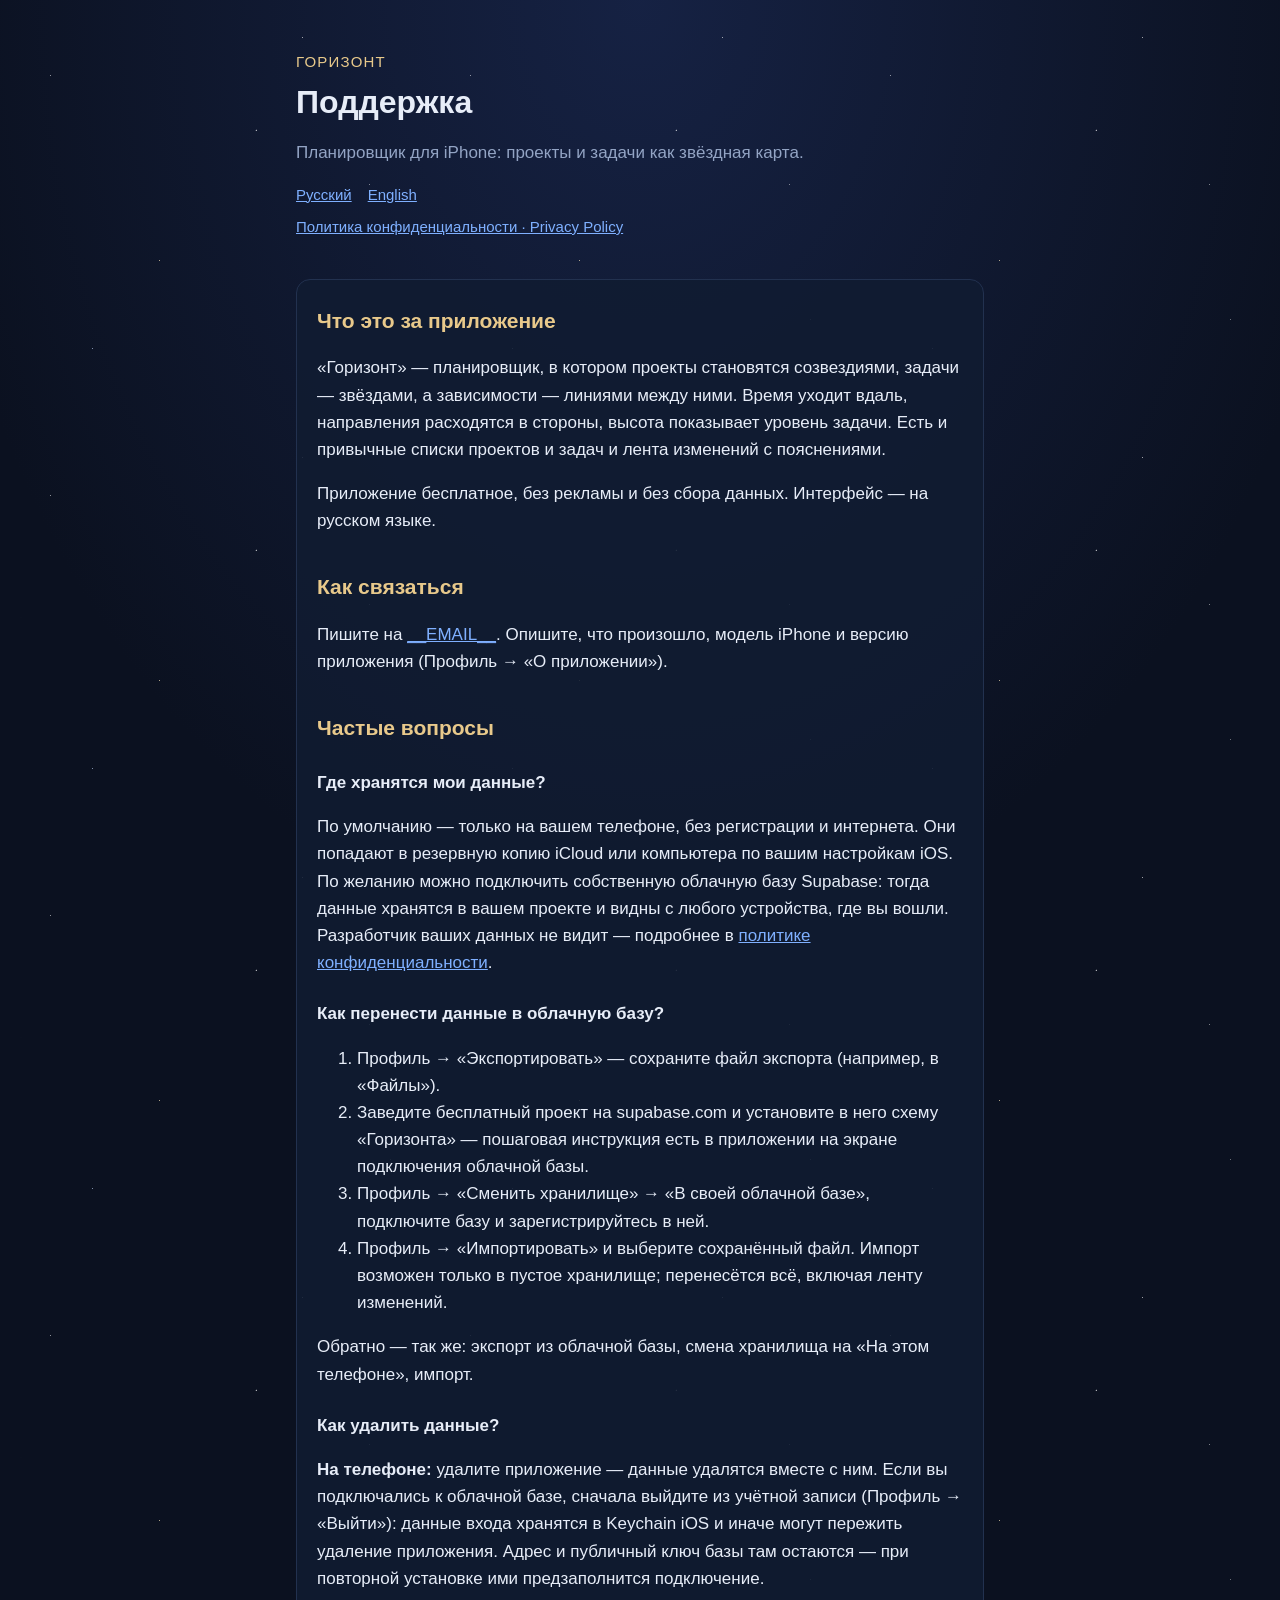
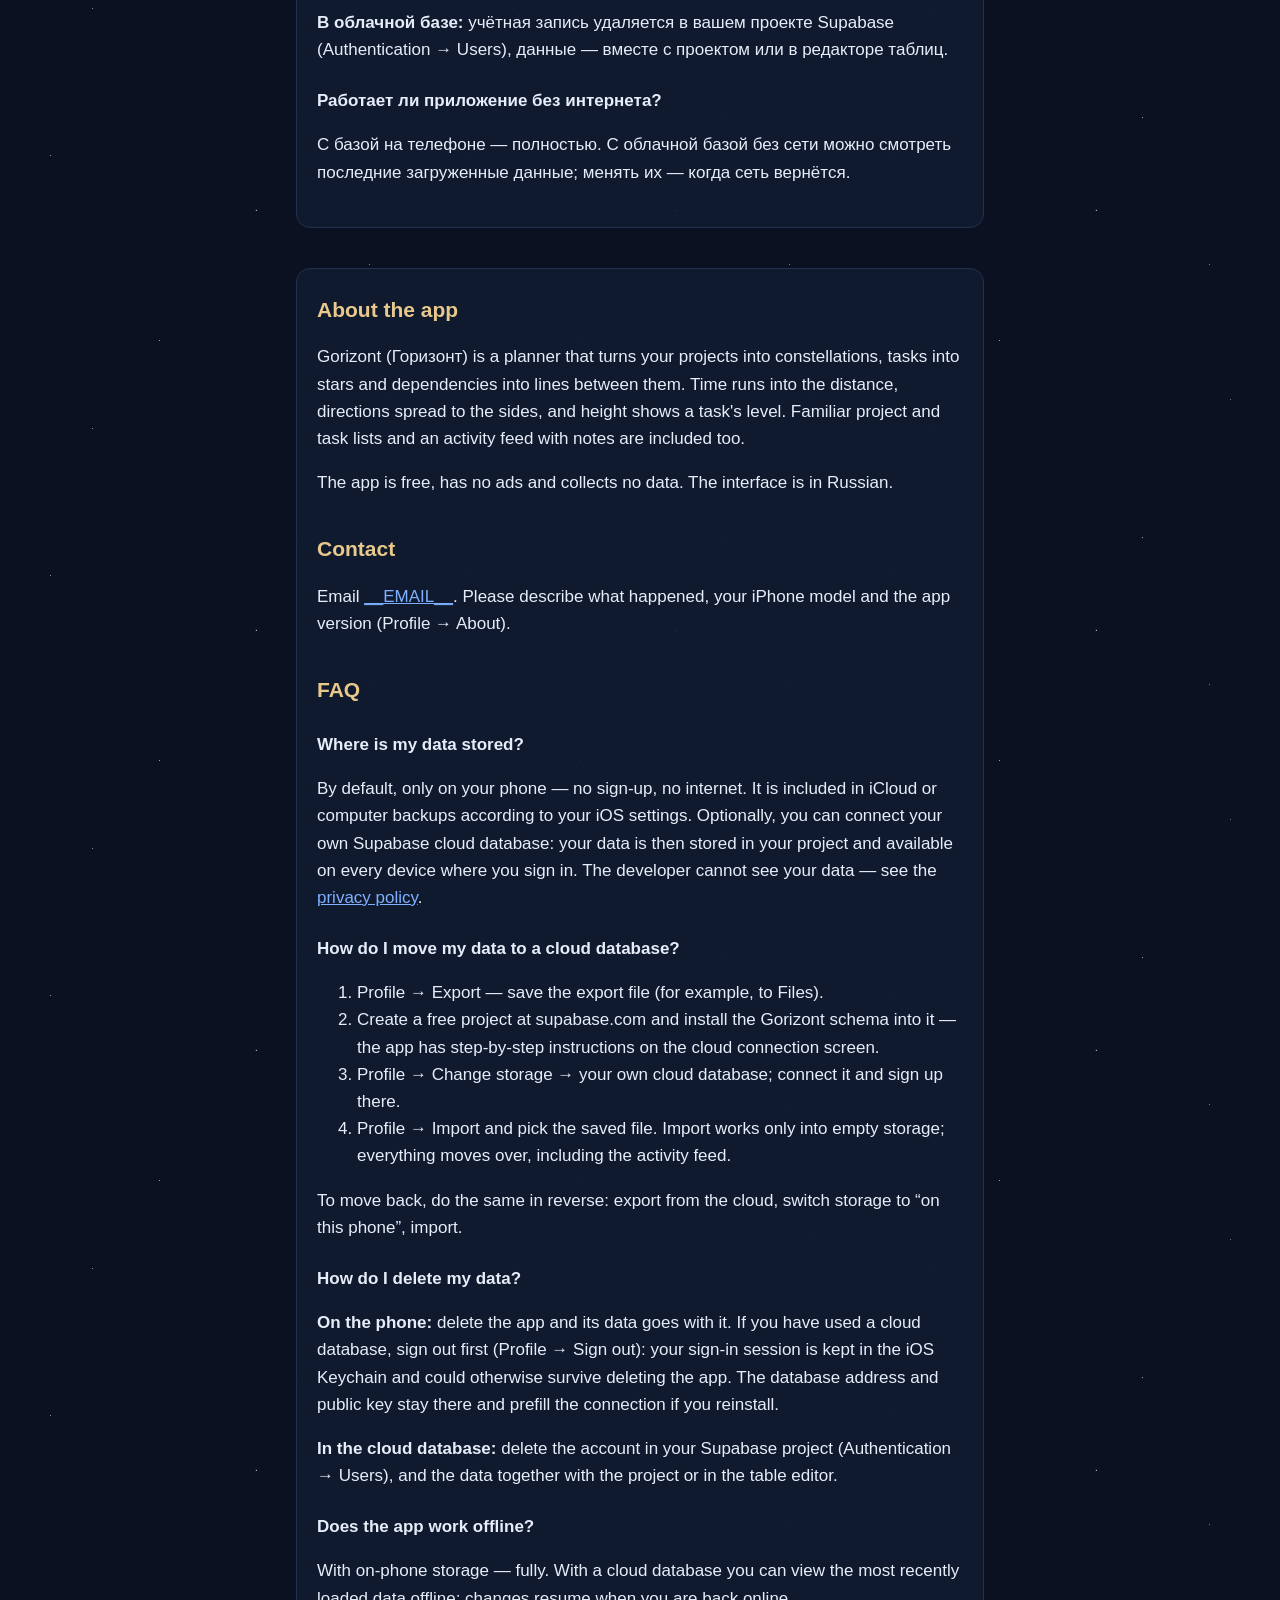
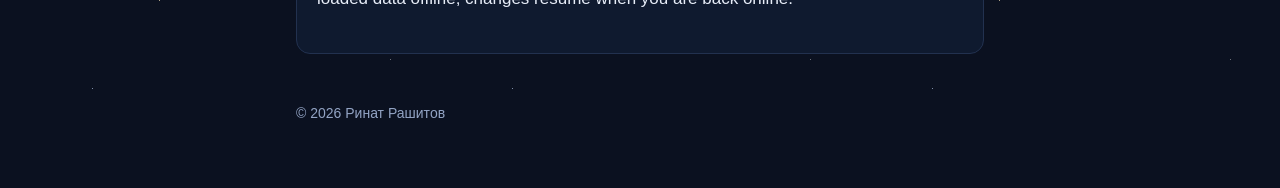
==== index.html @ cf4d8473 "Политика конфиденциальности и поддержка «Горизонта» (черновик до адреса поддержки)" ====
<!doctype html>
<html lang="ru">
<head>
<meta charset="utf-8">
<meta name="viewport" content="width=device-width, initial-scale=1">
<meta name="referrer" content="no-referrer">
<title>Горизонт — поддержка</title>
<link rel="stylesheet" href="style.css">
</head>
<body>
<main>
<header>
  <span class="brand">Горизонт</span>
  <h1>Поддержка</h1>
  <p class="muted">Планировщик для iPhone: проекты и задачи как звёздная карта.</p>
  <nav class="lang"><a href="#ru">Русский</a><a href="#en">English</a></nav>
  <nav class="pages"><a href="privacy/">Политика конфиденциальности · Privacy Policy</a></nav>
</header>

<section class="lang-block" id="ru" lang="ru">
<h2>Что это за приложение</h2>
<p>«Горизонт» — планировщик, в котором проекты становятся созвездиями, задачи — звёздами, а зависимости — линиями между ними. Время уходит вдаль, направления расходятся в стороны, высота показывает уровень задачи. Есть и привычные списки проектов и задач и лента изменений с пояснениями.</p>
<p>Приложение бесплатное, без рекламы и без сбора данных. Интерфейс — на русском языке.</p>

<h2>Как связаться</h2>
<p>Пишите на <a href="mailto:__EMAIL__">__EMAIL__</a>. Опишите, что произошло, модель iPhone и версию приложения (Профиль → «О приложении»).</p>

<h2>Частые вопросы</h2>

<h3>Где хранятся мои данные?</h3>
<p>По умолчанию — только на вашем телефоне, без регистрации и интернета. Они попадают в резервную копию iCloud или компьютера по вашим настройкам iOS. По желанию можно подключить собственную облачную базу Supabase: тогда данные хранятся в вашем проекте и видны с любого устройства, где вы вошли. Разработчик ваших данных не видит — подробнее в <a href="privacy/">политике конфиденциальности</a>.</p>

<h3>Как перенести данные в облачную базу?</h3>
<ol>
  <li>Профиль → «Экспортировать» — сохраните файл экспорта (например, в «Файлы»).</li>
  <li>Заведите бесплатный проект на supabase.com и установите в него схему «Горизонта» — пошаговая инструкция есть в приложении на экране подключения облачной базы.</li>
  <li>Профиль → «Сменить хранилище» → «В своей облачной базе», подключите базу и зарегистрируйтесь в ней.</li>
  <li>Профиль → «Импортировать» и выберите сохранённый файл. Импорт возможен только в пустое хранилище; перенесётся всё, включая ленту изменений.</li>
</ol>
<p>Обратно — так же: экспорт из облачной базы, смена хранилища на «На этом телефоне», импорт.</p>

<h3>Как удалить данные?</h3>
<p><strong>На телефоне:</strong> удалите приложение — данные удалятся вместе с ним. Если вы подключались к облачной базе, сначала выйдите из учётной записи (Профиль → «Выйти»): данные входа хранятся в Keychain iOS и иначе могут пережить удаление приложения. Адрес и публичный ключ базы там остаются — при повторной установке ими предзаполнится подключение.</p>
<p><strong>В облачной базе:</strong> учётная запись удаляется в вашем проекте Supabase (Authentication → Users), данные — вместе с проектом или в редакторе таблиц.</p>

<h3>Работает ли приложение без интернета?</h3>
<p>С базой на телефоне — полностью. С облачной базой без сети можно смотреть последние загруженные данные; менять их — когда сеть вернётся.</p>
</section>

<section class="lang-block" id="en" lang="en">
<h2>About the app</h2>
<p>Gorizont (Горизонт) is a planner that turns your projects into constellations, tasks into stars and dependencies into lines between them. Time runs into the distance, directions spread to the sides, and height shows a task's level. Familiar project and task lists and an activity feed with notes are included too.</p>
<p>The app is free, has no ads and collects no data. The interface is in Russian.</p>

<h2>Contact</h2>
<p>Email <a href="mailto:__EMAIL__">__EMAIL__</a>. Please describe what happened, your iPhone model and the app version (Profile → About).</p>

<h2>FAQ</h2>

<h3>Where is my data stored?</h3>
<p>By default, only on your phone — no sign-up, no internet. It is included in iCloud or computer backups according to your iOS settings. Optionally, you can connect your own Supabase cloud database: your data is then stored in your project and available on every device where you sign in. The developer cannot see your data — see the <a href="privacy/#en">privacy policy</a>.</p>

<h3>How do I move my data to a cloud database?</h3>
<ol>
  <li>Profile → Export — save the export file (for example, to Files).</li>
  <li>Create a free project at supabase.com and install the Gorizont schema into it — the app has step-by-step instructions on the cloud connection screen.</li>
  <li>Profile → Change storage → your own cloud database; connect it and sign up there.</li>
  <li>Profile → Import and pick the saved file. Import works only into empty storage; everything moves over, including the activity feed.</li>
</ol>
<p>To move back, do the same in reverse: export from the cloud, switch storage to “on this phone”, import.</p>

<h3>How do I delete my data?</h3>
<p><strong>On the phone:</strong> delete the app and its data goes with it. If you have used a cloud database, sign out first (Profile → Sign out): your sign-in session is kept in the iOS Keychain and could otherwise survive deleting the app. The database address and public key stay there and prefill the connection if you reinstall.</p>
<p><strong>In the cloud database:</strong> delete the account in your Supabase project (Authentication → Users), and the data together with the project or in the table editor.</p>

<h3>Does the app work offline?</h3>
<p>With on-phone storage — fully. With a cloud database you can view the most recently loaded data offline; changes resume when you are back online.</p>
</section>

<footer>© 2026 Ринат Рашитов</footer>
</main>
</body>
</html>
---- style.css ----
/* «Горизонт» — политика и поддержка. Без скриптов, трекеров и внешних шрифтов. */
:root {
  --bg: #0b1120;
  --surface: #111c31;
  --border: #22314f;
  --text: #e7edf8;
  --muted: #93a4c4;
  --gold: #e8c98b;
  --accent: #7fb0ff;
  color-scheme: dark;
}

* {
  box-sizing: border-box;
}

html {
  background: var(--bg);
}

body {
  margin: 0;
  min-height: 100vh;
  color: var(--text);
  font: 17px/1.6 -apple-system, BlinkMacSystemFont, 'Segoe UI', Roboto, 'Helvetica Neue', Arial,
    sans-serif;
  background-color: var(--bg);
  /* звёзды: несколько слоёв точек, без картинок */
  background-image:
    radial-gradient(1px 1px at 12% 18%, #fff8 50%, transparent 51%),
    radial-gradient(1px 1px at 72% 9%, #fff9 50%, transparent 51%),
    radial-gradient(1.5px 1.5px at 38% 62%, #ffe9b8aa 50%, transparent 51%),
    radial-gradient(1px 1px at 88% 44%, #fff7 50%, transparent 51%),
    radial-gradient(1px 1px at 22% 83%, #cfe0ff99 50%, transparent 51%),
    radial-gradient(1.5px 1.5px at 61% 31%, #fffa 50%, transparent 51%),
    radial-gradient(1px 1px at 93% 76%, #fff6 50%, transparent 51%),
    radial-gradient(1px 1px at 5% 47%, #fff6 50%, transparent 51%),
    radial-gradient(ellipse 80% 40% at 50% 0%, #1b2a55aa, transparent 70%);
  background-size: 420px 420px, 420px 420px, 420px 420px, 420px 420px, 420px 420px, 420px 420px,
    420px 420px, 420px 420px, 100% 100%;
  background-repeat: repeat, repeat, repeat, repeat, repeat, repeat, repeat, repeat, no-repeat;
}

main {
  max-width: 720px;
  margin: 0 auto;
  padding: 48px 16px 64px;
}

header {
  margin-bottom: 32px;
}

.brand {
  color: var(--gold);
  font-size: 15px;
  letter-spacing: 0.08em;
  text-transform: uppercase;
  text-decoration: none;
}

h1 {
  margin: 8px 0 4px;
  font-size: 32px;
  line-height: 1.2;
  font-weight: 650;
}

h2 {
  margin: 36px 0 8px;
  font-size: 21px;
  color: var(--gold);
  font-weight: 600;
}

h3 {
  margin: 24px 0 4px;
  font-size: 17px;
}

p,
li {
  color: var(--text);
}

.muted {
  color: var(--muted);
}

a {
  color: var(--accent);
}

nav.lang {
  display: flex;
  gap: 16px;
  margin-top: 12px;
  font-size: 15px;
}

nav.pages {
  display: flex;
  flex-wrap: wrap;
  gap: 8px 20px;
  margin-top: 8px;
  font-size: 15px;
}

section.lang-block {
  margin-top: 40px;
  padding: 24px 20px;
  background: color-mix(in srgb, var(--surface) 88%, transparent);
  border: 1px solid var(--border);
  border-radius: 14px;
}

section.lang-block > h2:first-child {
  margin-top: 0;
}

footer {
  margin-top: 48px;
  color: var(--muted);
  font-size: 14px;
}
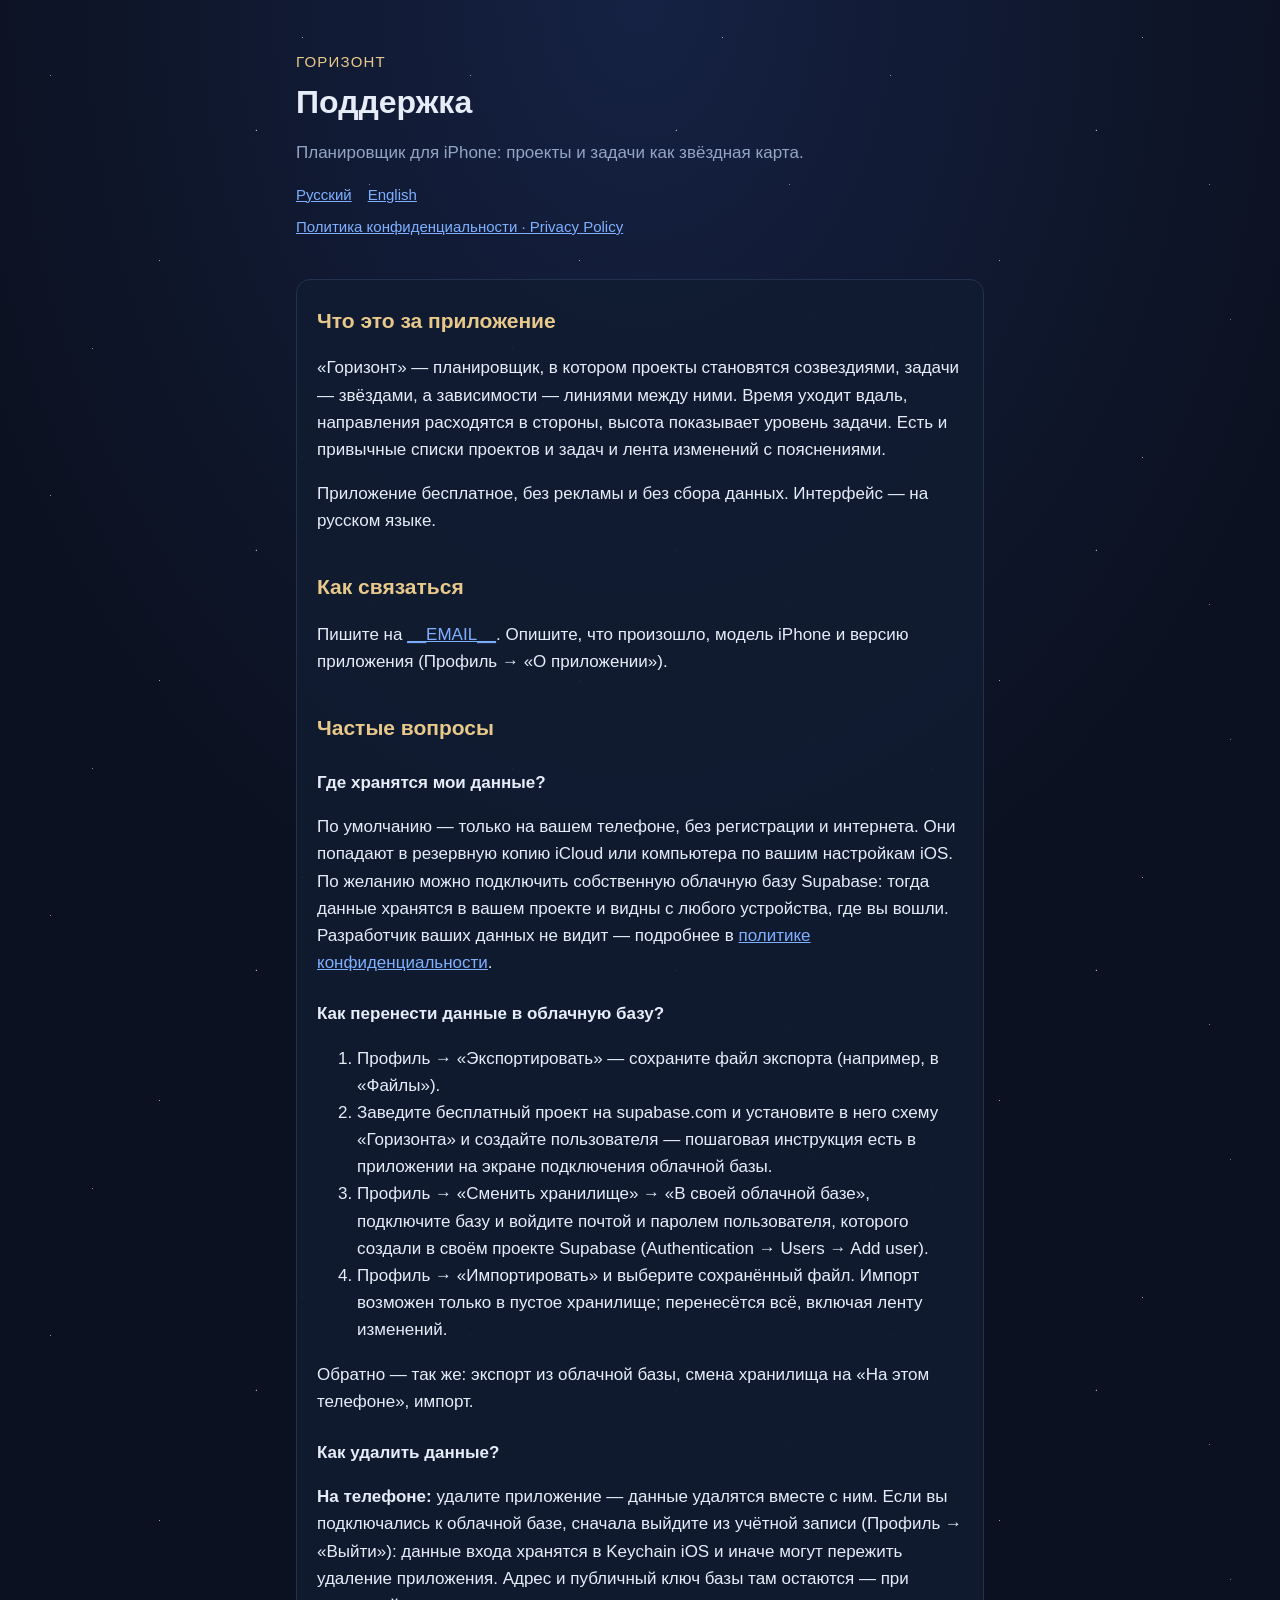
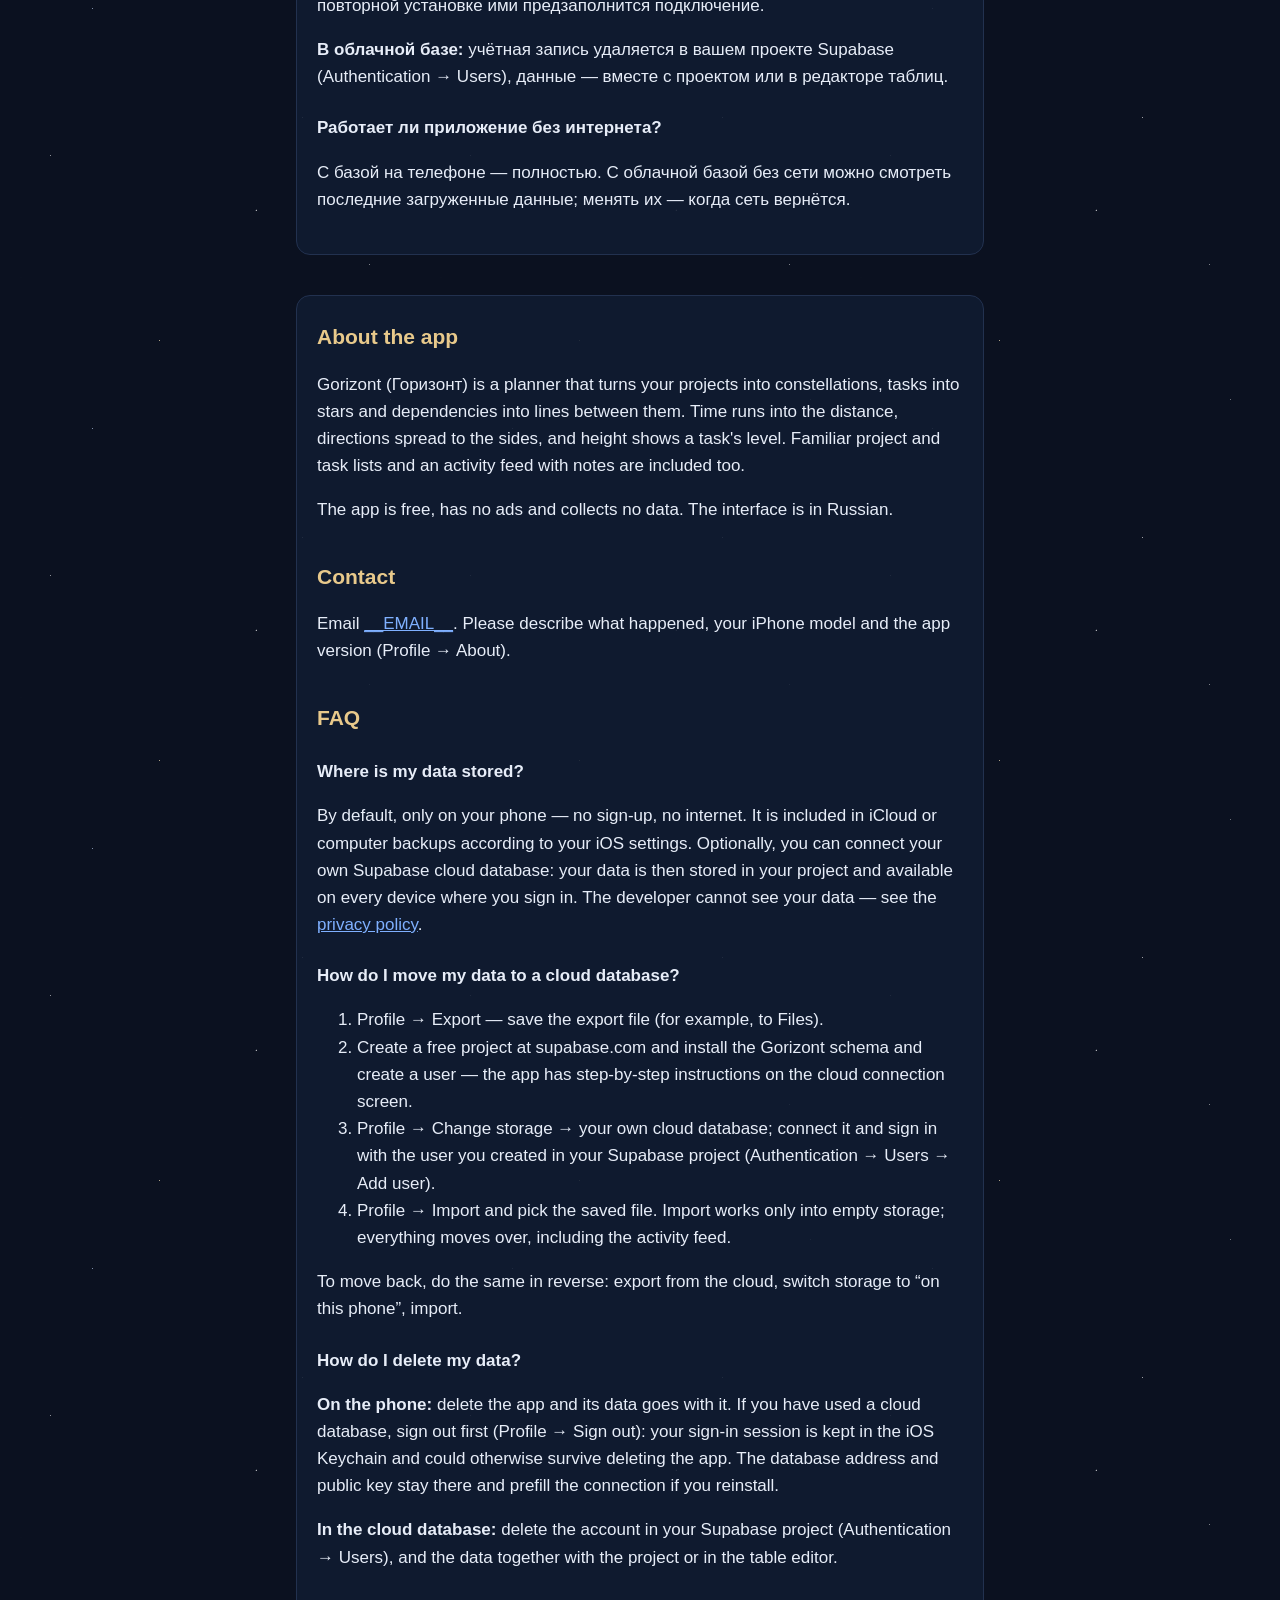
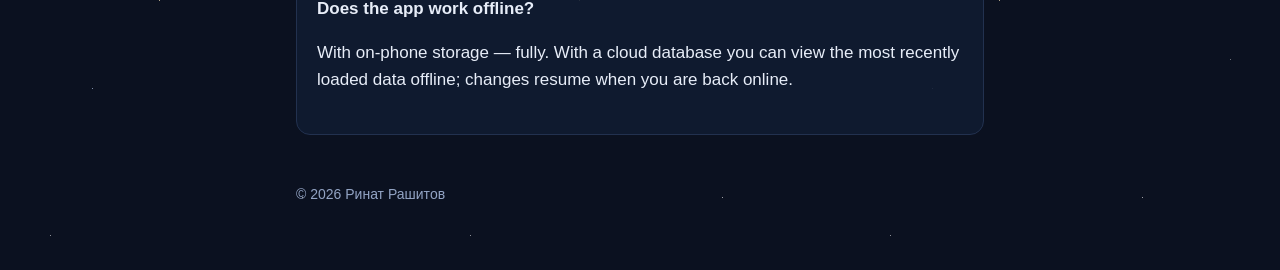
==== commit c6ed0a00: "Только вход в собственный проект Supabase: приложение учётных записей не создаёт" ====
--- a/index.html
+++ b/index.html
@@ -33,8 +33,8 @@
 <h3>Как перенести данные в облачную базу?</h3>
 <ol>
   <li>Профиль → «Экспортировать» — сохраните файл экспорта (например, в «Файлы»).</li>
-  <li>Заведите бесплатный проект на supabase.com и установите в него схему «Горизонта» — пошаговая инструкция есть в приложении на экране подключения облачной базы.</li>
-  <li>Профиль → «Сменить хранилище» → «В своей облачной базе», подключите базу и зарегистрируйтесь в ней.</li>
+  <li>Заведите бесплатный проект на supabase.com и установите в него схему «Горизонта» и создайте пользователя — пошаговая инструкция есть в приложении на экране подключения облачной базы.</li>
+  <li>Профиль → «Сменить хранилище» → «В своей облачной базе», подключите базу и войдите почтой и паролем пользователя, которого создали в своём проекте Supabase (Authentication → Users → Add user).</li>
   <li>Профиль → «Импортировать» и выберите сохранённый файл. Импорт возможен только в пустое хранилище; перенесётся всё, включая ленту изменений.</li>
 </ol>
 <p>Обратно — так же: экспорт из облачной базы, смена хранилища на «На этом телефоне», импорт.</p>
@@ -63,8 +63,8 @@
 <h3>How do I move my data to a cloud database?</h3>
 <ol>
   <li>Profile → Export — save the export file (for example, to Files).</li>
-  <li>Create a free project at supabase.com and install the Gorizont schema into it — the app has step-by-step instructions on the cloud connection screen.</li>
-  <li>Profile → Change storage → your own cloud database; connect it and sign up there.</li>
+  <li>Create a free project at supabase.com and install the Gorizont schema and create a user — the app has step-by-step instructions on the cloud connection screen.</li>
+  <li>Profile → Change storage → your own cloud database; connect it and sign in with the user you created in your Supabase project (Authentication → Users → Add user).</li>
   <li>Profile → Import and pick the saved file. Import works only into empty storage; everything moves over, including the activity feed.</li>
 </ol>
 <p>To move back, do the same in reverse: export from the cloud, switch storage to “on this phone”, import.</p>
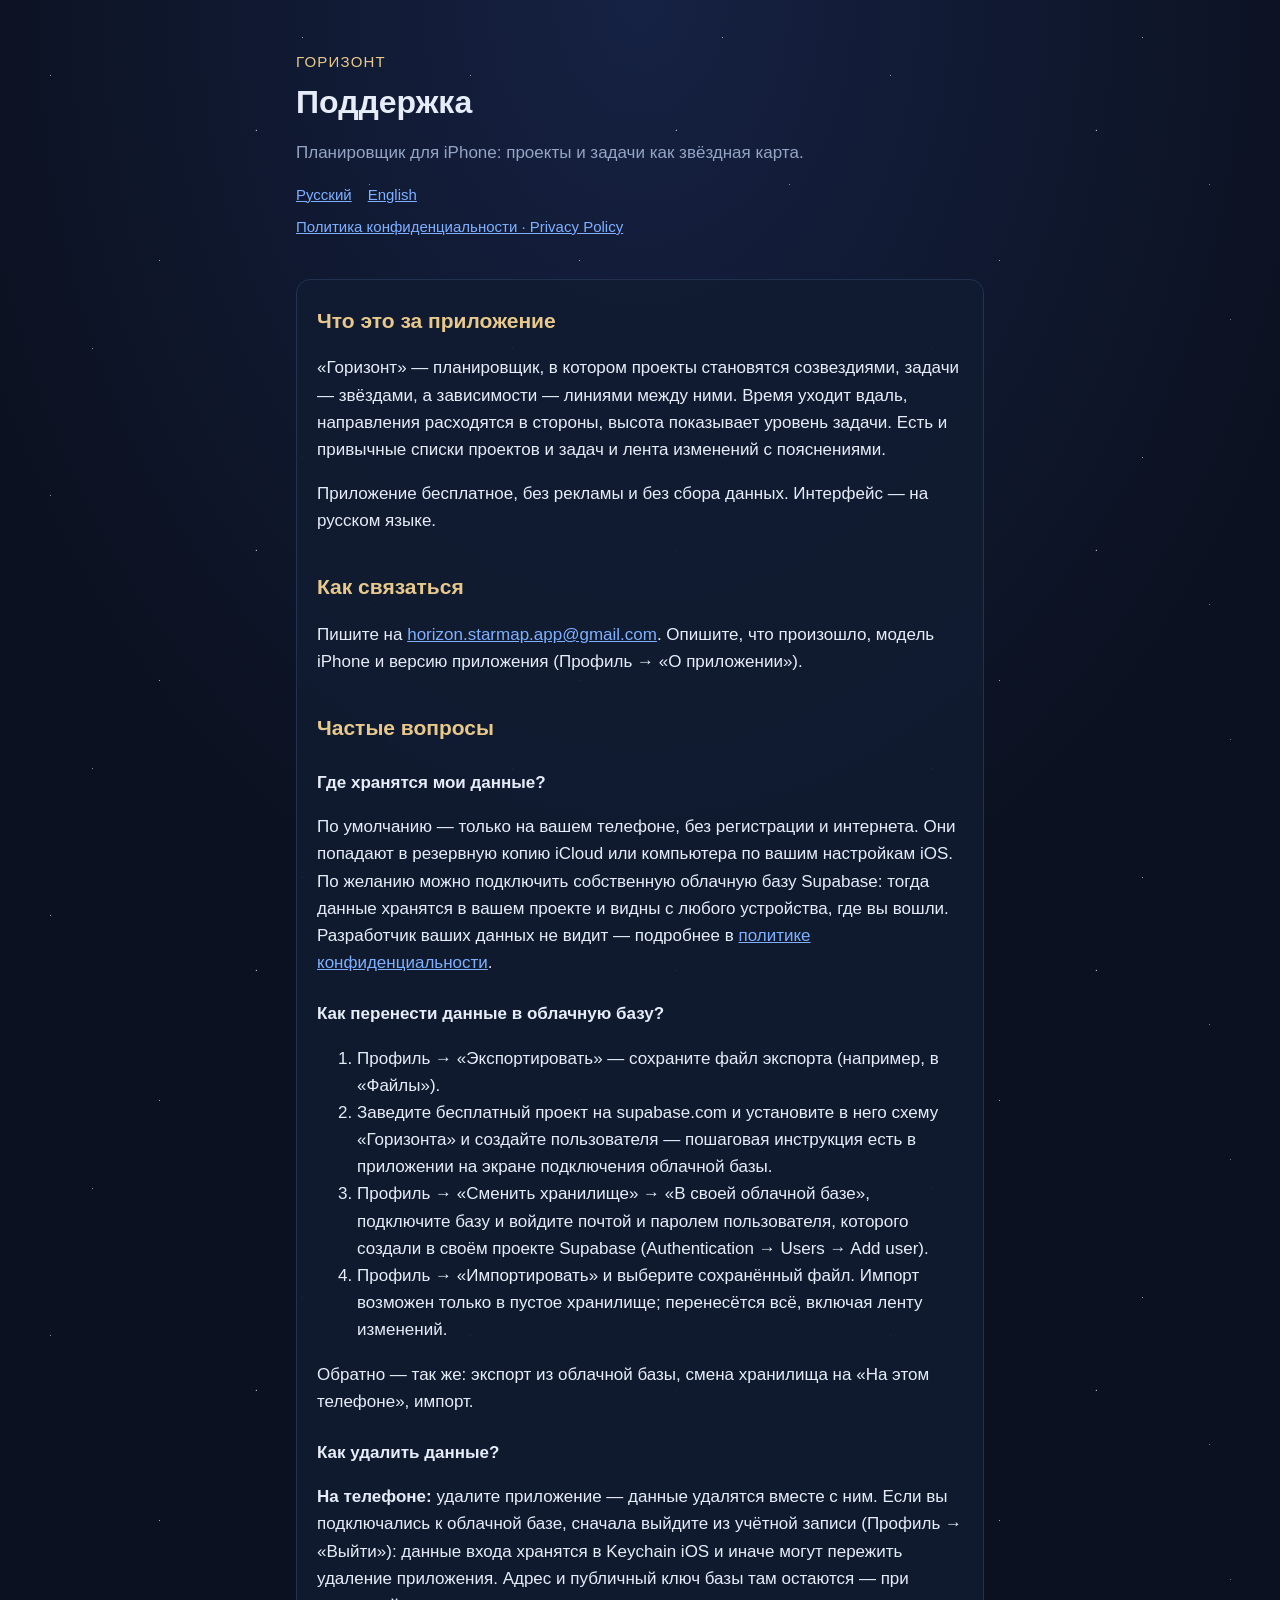
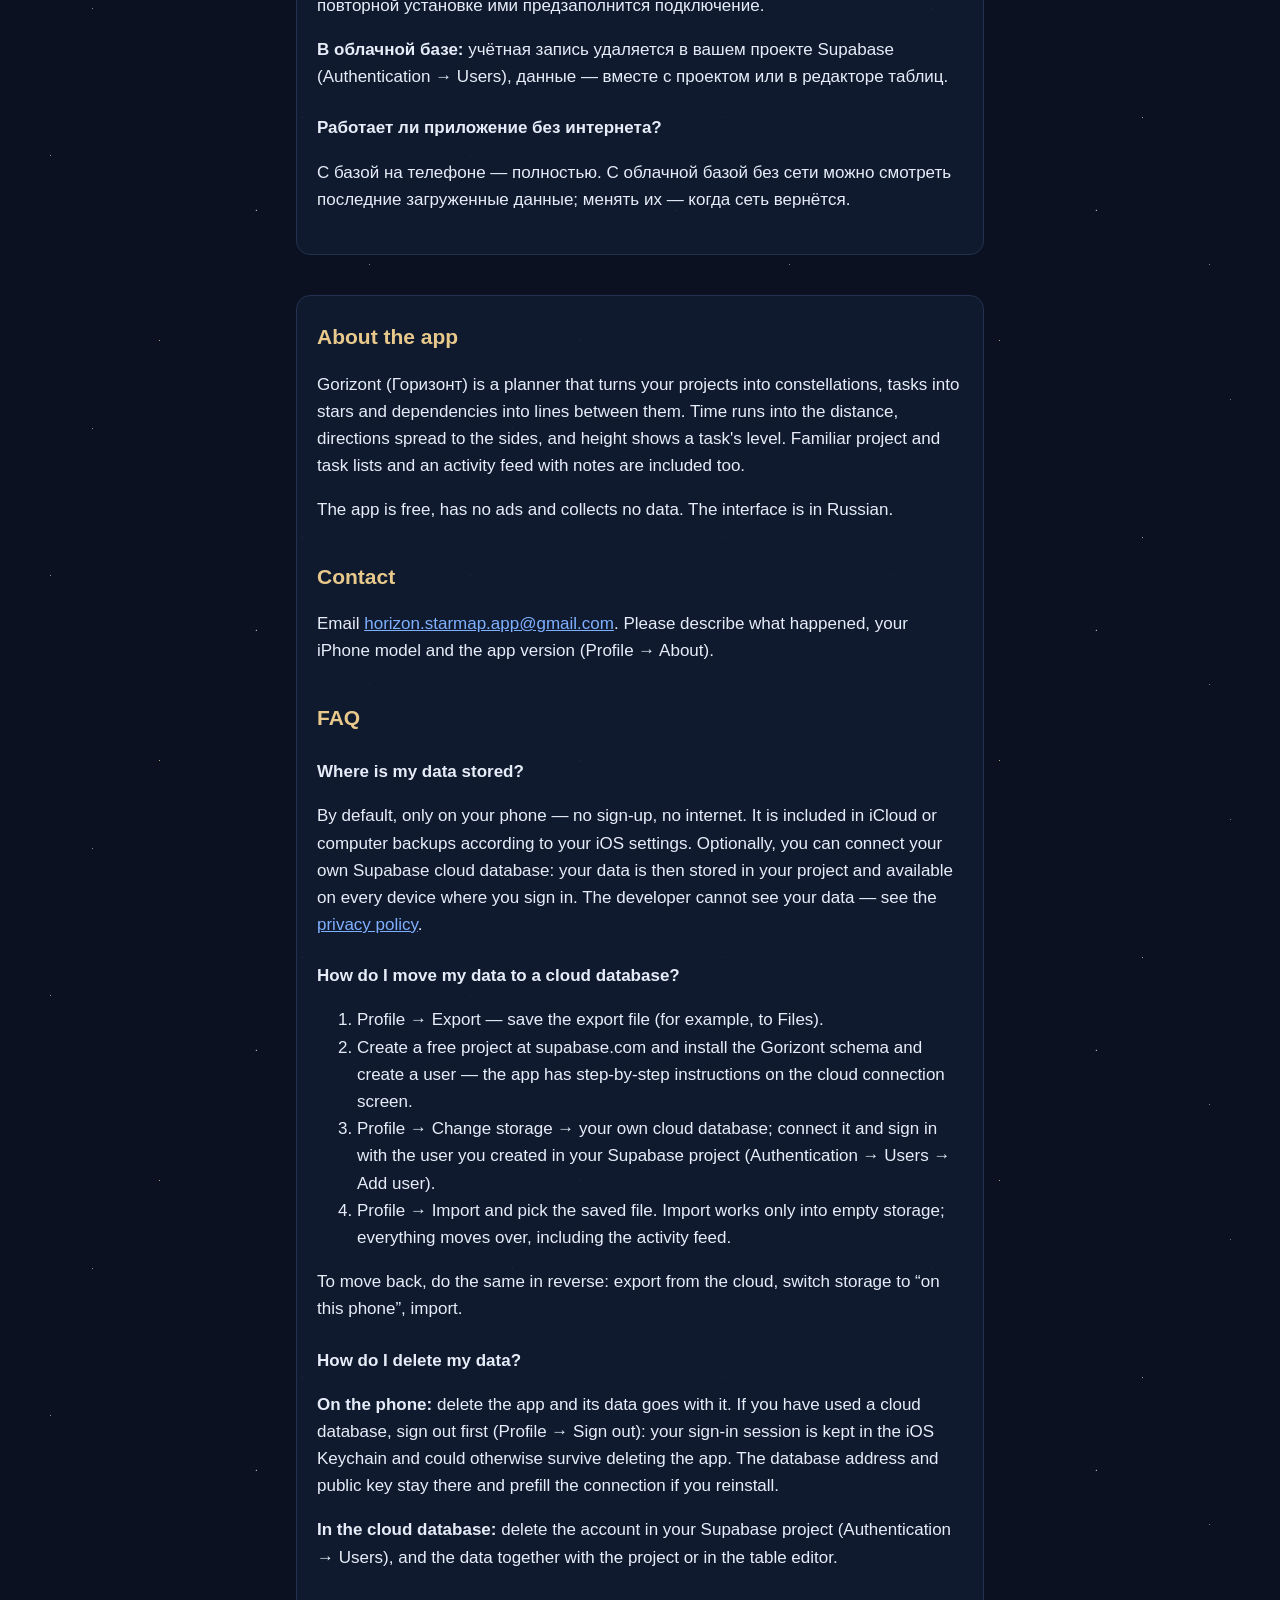
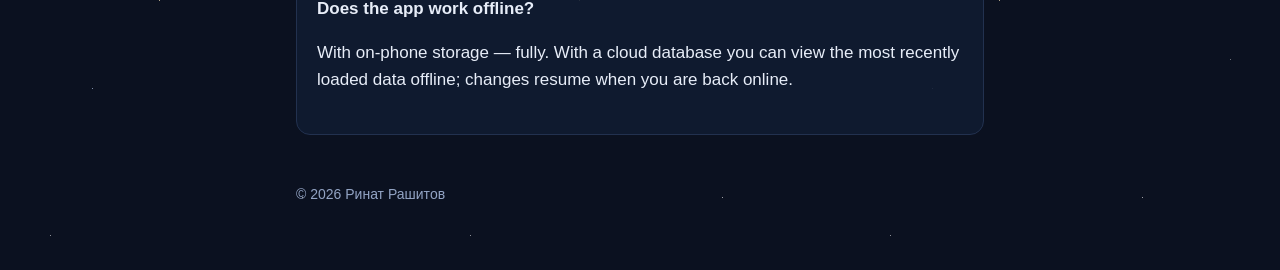
==== commit ebf0b77c: "Адрес поддержки и дата редакции политики (11 октября 2026)" ====
--- a/index.html
+++ b/index.html
@@ -23,7 +23,7 @@
 <p>Приложение бесплатное, без рекламы и без сбора данных. Интерфейс — на русском языке.</p>
 
 <h2>Как связаться</h2>
-<p>Пишите на <a href="mailto:__EMAIL__">__EMAIL__</a>. Опишите, что произошло, модель iPhone и версию приложения (Профиль → «О приложении»).</p>
+<p>Пишите на <a href="mailto:horizon.starmap.app@gmail.com">horizon.starmap.app@gmail.com</a>. Опишите, что произошло, модель iPhone и версию приложения (Профиль → «О приложении»).</p>
 
 <h2>Частые вопросы</h2>
 
@@ -53,7 +53,7 @@
 <p>The app is free, has no ads and collects no data. The interface is in Russian.</p>
 
 <h2>Contact</h2>
-<p>Email <a href="mailto:__EMAIL__">__EMAIL__</a>. Please describe what happened, your iPhone model and the app version (Profile → About).</p>
+<p>Email <a href="mailto:horizon.starmap.app@gmail.com">horizon.starmap.app@gmail.com</a>. Please describe what happened, your iPhone model and the app version (Profile → About).</p>
 
 <h2>FAQ</h2>
 
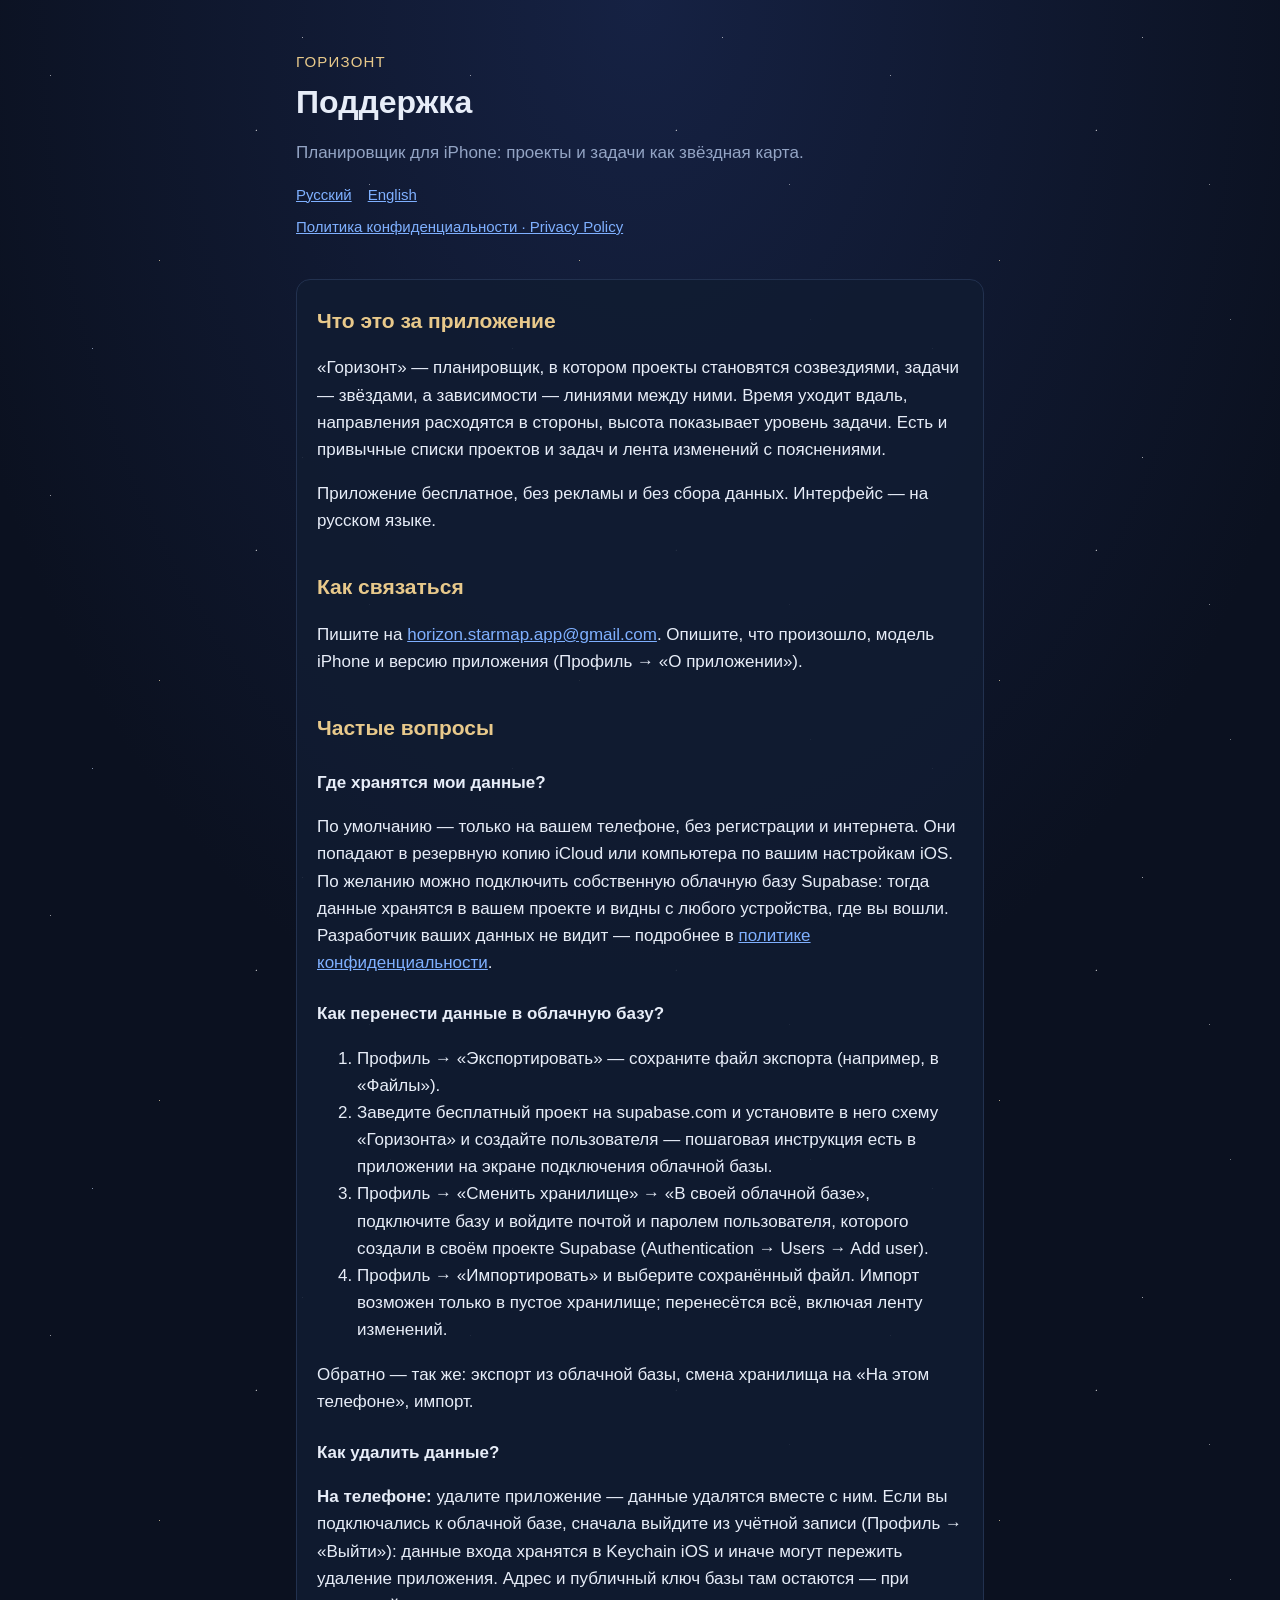
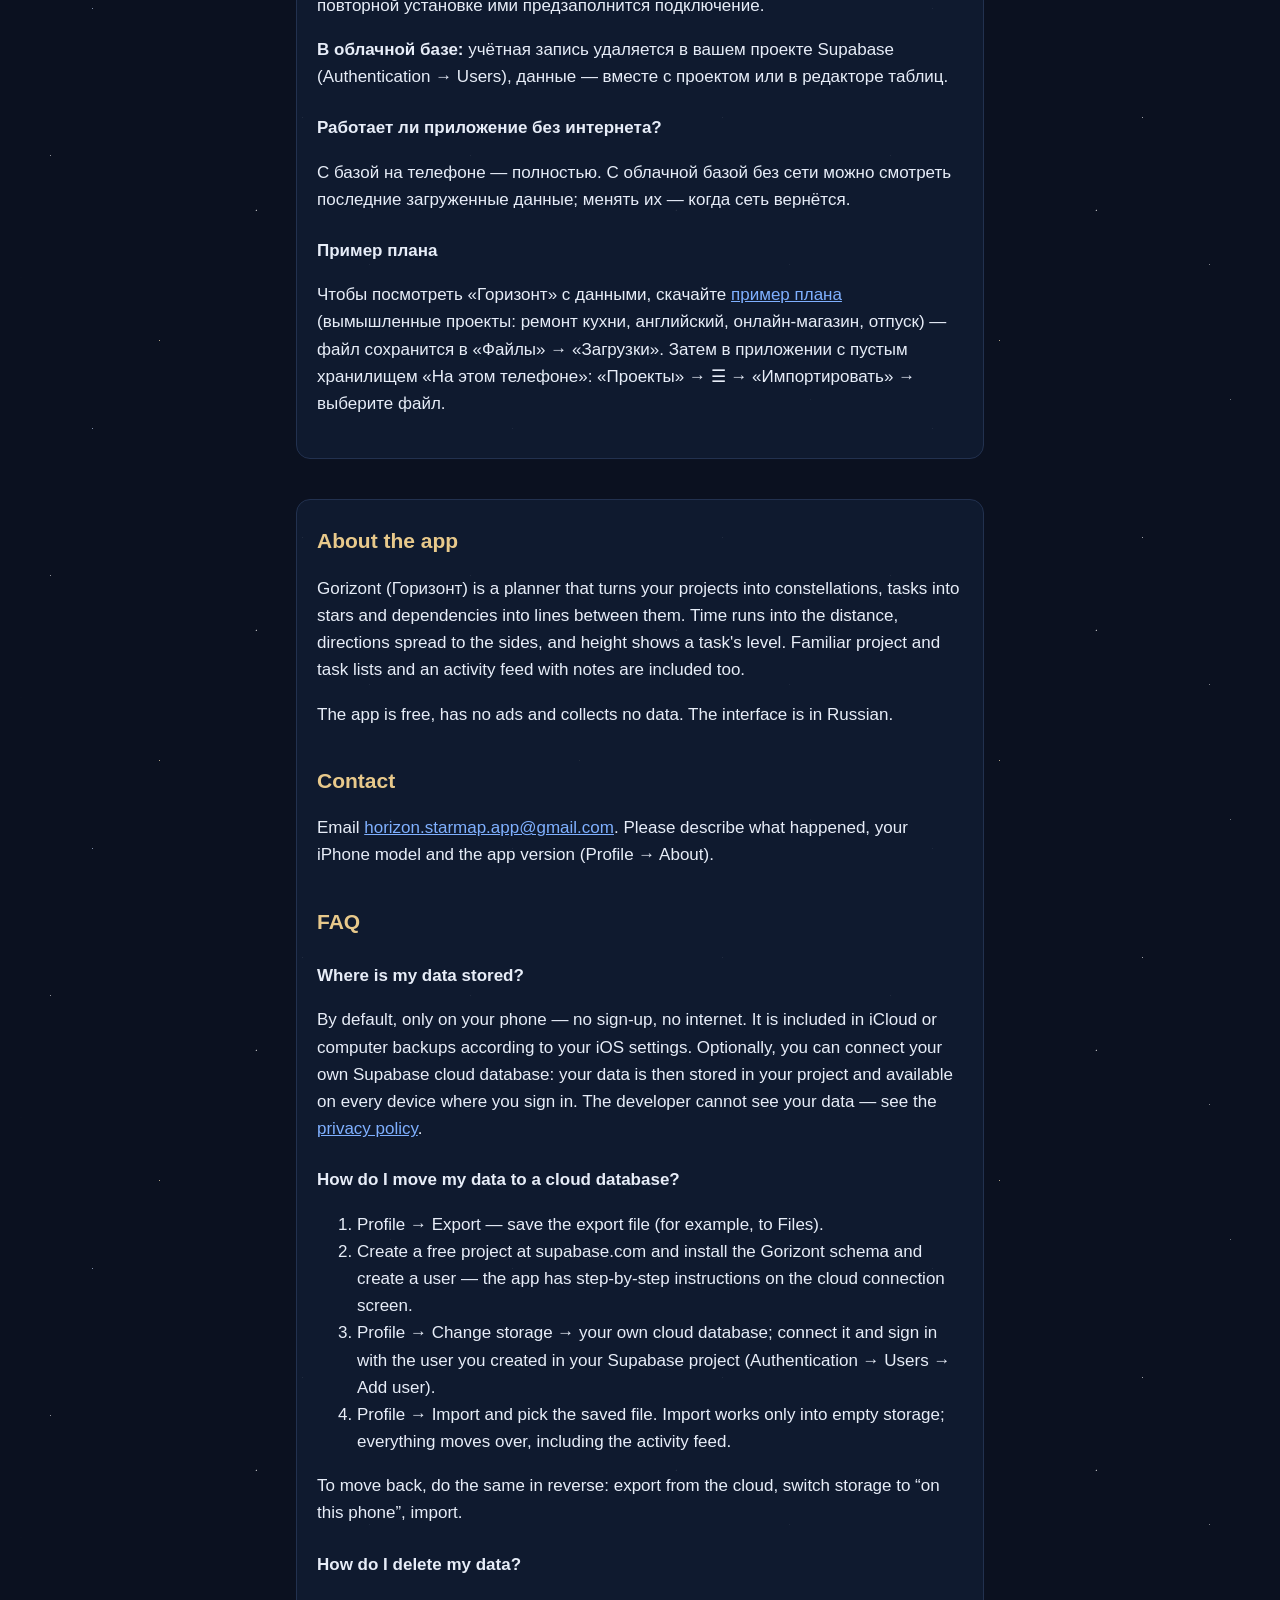
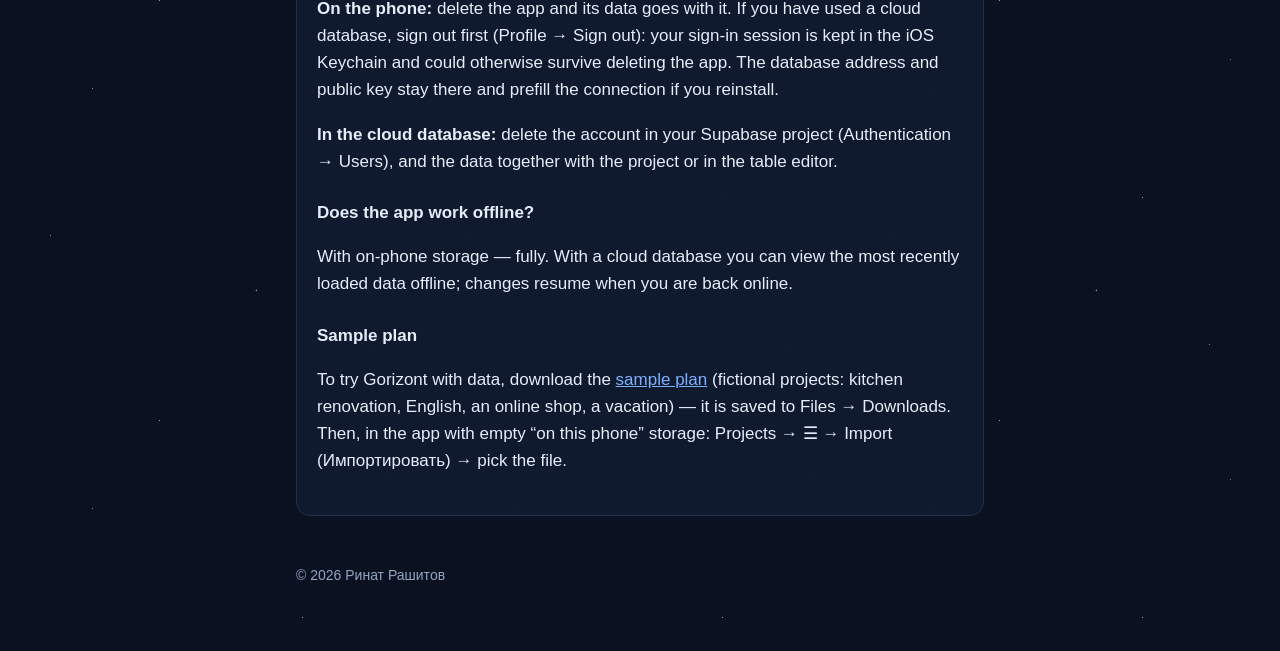
==== commit f72bfc7b: "Пример плана (Sample plan) для проверки App Store: demo/horizon-demo.json и ссылка на странице подде" ====
--- a/index.html
+++ b/index.html
@@ -45,6 +45,9 @@
 
 <h3>Работает ли приложение без интернета?</h3>
 <p>С базой на телефоне — полностью. С облачной базой без сети можно смотреть последние загруженные данные; менять их — когда сеть вернётся.</p>
+
+<h3>Пример плана</h3>
+<p>Чтобы посмотреть «Горизонт» с данными, скачайте <a href="demo/horizon-demo.json" download="horizon-demo.json">пример плана</a> (вымышленные проекты: ремонт кухни, английский, онлайн-магазин, отпуск) — файл сохранится в «Файлы» → «Загрузки». Затем в приложении с пустым хранилищем «На этом телефоне»: «Проекты» → ☰ → «Импортировать» → выберите файл.</p>
 </section>
 
 <section class="lang-block" id="en" lang="en">
@@ -75,6 +78,9 @@
 
 <h3>Does the app work offline?</h3>
 <p>With on-phone storage — fully. With a cloud database you can view the most recently loaded data offline; changes resume when you are back online.</p>
+
+<h3>Sample plan</h3>
+<p>To try Gorizont with data, download the <a href="demo/horizon-demo.json" download="horizon-demo.json">sample plan</a> (fictional projects: kitchen renovation, English, an online shop, a vacation) — it is saved to Files → Downloads. Then, in the app with empty “on this phone” storage: Projects → ☰ → Import (Импортировать) → pick the file.</p>
 </section>
 
 <footer>© 2026 Ринат Рашитов</footer>
